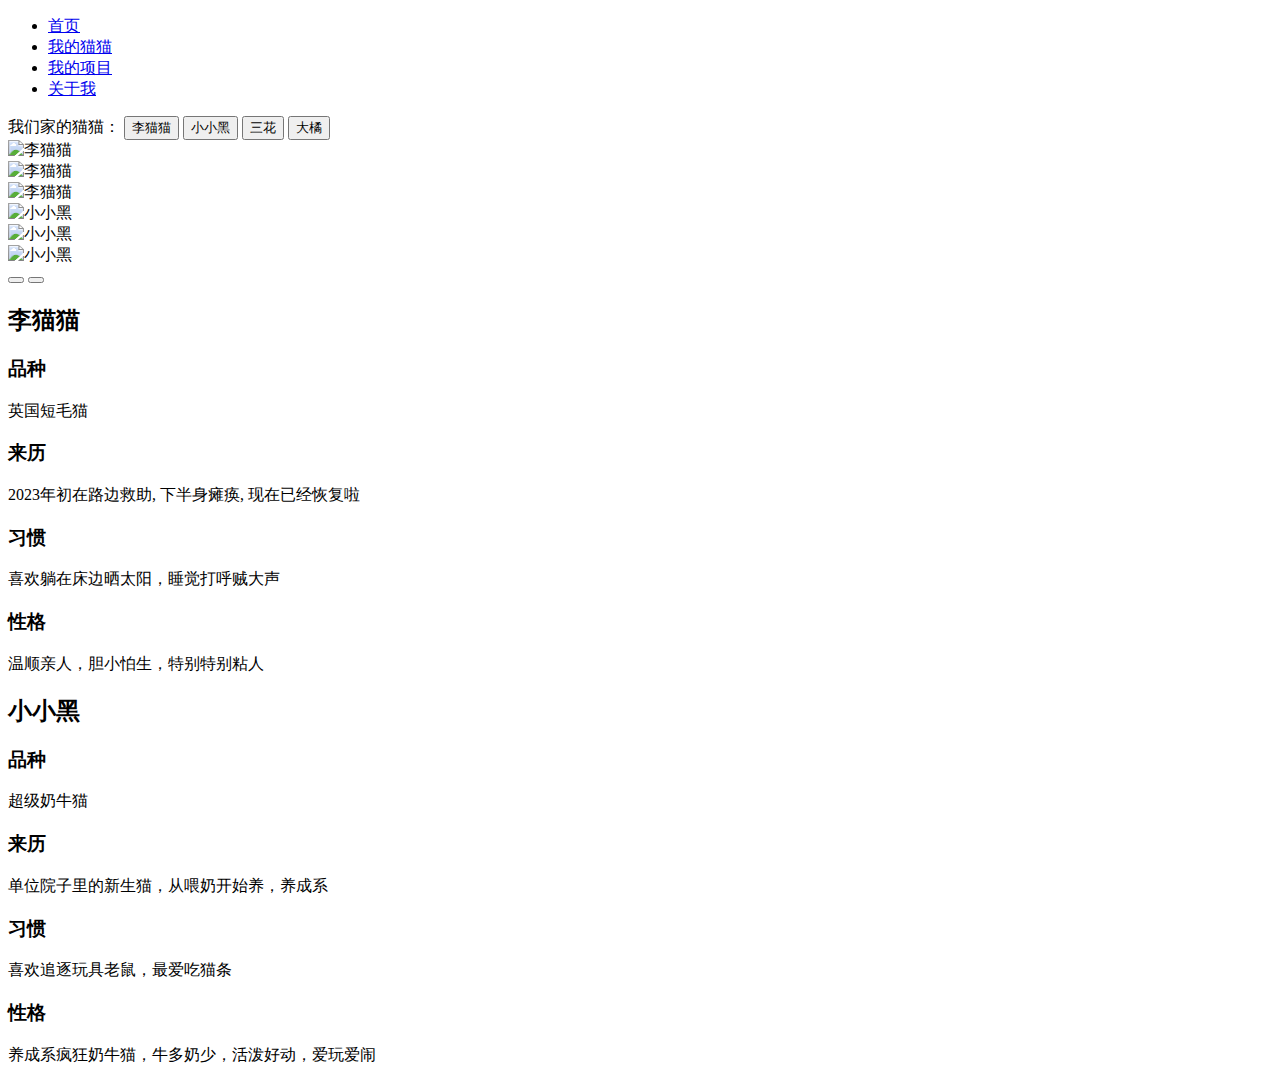
==== cats.html @ bf661c90 "Add files via upload" ====
<!DOCTYPE html>
<html lang="zh">
<head>
    <meta charset="UTF-8">
    <meta name="viewport" content="width=device-width, initial-scale=1.0">
    <title>我的猫猫们</title>
    <link rel="stylesheet" href="css/style.css">
</head>
<body class="cats-page">
    <div class="container">
        <!-- 左侧导航栏 -->
        <div class="sidebar">
            <nav>
                <ul class="nav-menu">
                    <li><a href="index.html">首页</a></li>
                    <li><a href="cats.html">我的猫猫</a></li>
                    <li><a href="#">我的项目</a></li>
                    <li><a href="#">关于我</a></li>
                </ul>
            </nav>
        </div>

        <!-- 主要内容区 -->
        <div class="main-content">
            <div class="cat-tabs">
                <span>我们家的猫猫：</span>
                <button class="cat-tab active" data-cat="limao">李猫猫</button>
                <button class="cat-tab" data-cat="xiaohei">小小黑</button>
                <button class="cat-tab" data-cat="sanhua">三花</button>
                <button class="cat-tab" data-cat="daju">大橘</button>
            </div>

            <div class="cat-content">
                <!-- 左侧轮播图 -->
                <div class="cat-carousel">
                    <!-- 李猫猫的轮播 -->
                    <div class="carousel-container active" id="limao-carousel">
                        <div class="carousel-slide active">
                            <img src="images/cats/limao1.jpg" alt="李猫猫">
                        </div>
                        <div class="carousel-slide">
                            <img src="images/cats/limao2.jpg" alt="李猫猫">
                        </div>
                        <div class="carousel-slide">
                            <img src="images/cats/limao3.jpg" alt="李猫猫">
                        </div>
                    </div>

                    <!-- 其他猫猫的轮播容器 -->
                    <div class="carousel-container" id="xiaohei-carousel">
                        <div class="carousel-slide active">
                            <img src="images/cats/xiaohei1.jpg" alt="小小黑">
                        </div>
                        <div class="carousel-slide">
                            <img src="images/cats/xiaohei2.jpg" alt="小小黑">
                        </div>
                        <div class="carousel-slide">
                            <img src="images/cats/xiaohei3.jpg" alt="小小黑">
                        </div>
                    </div>
                    <div class="carousel-container" id="sanhua-carousel">
                        <!-- 三花的图片 -->
                    </div>
                    <div class="carousel-container" id="daju-carousel">
                        <!-- 大橘的图片 -->
                    </div>

                    <button class="carousel-btn prev-btn"></button>
                    <button class="carousel-btn next-btn"></button>
                </div>

                <!-- 右侧猫猫信息 -->
                <div class="cat-info">
                    <!-- 李猫猫信息 -->
                    <div class="cat-info-card active" id="limao-info">
                        <h2>李猫猫</h2>
                        <div class="info-item">
                            <h3>品种</h3>
                            <p>英国短毛猫</p>
                        </div>
                        <div class="info-item">
                            <h3>来历</h3>
                            <p>2023年初在路边救助, 下半身瘫痪, 现在已经恢复啦</p>
                        </div>
                        <div class="info-item">
                            <h3>习惯</h3>
                            <p>喜欢躺在床边晒太阳，睡觉打呼贼大声</p>
                        </div>
                        <div class="info-item">
                            <h3>性格</h3>
                            <p>温顺亲人，胆小怕生，特别特别粘人</p>
                        </div>
                    </div>

                    <!-- 小小黑信息 -->
                    <div class="cat-info-card" id="xiaohei-info">
                        <h2>小小黑</h2>
                        <div class="info-item">
                            <h3>品种</h3>
                            <p>超级奶牛猫</p>
                        </div>
                        <div class="info-item">
                            <h3>来历</h3>
                            <p>单位院子里的新生猫，从喂奶开始养，养成系</p>
                        </div>
                        <div class="info-item">
                            <h3>习惯</h3>
                            <p>喜欢追逐玩具老鼠，最爱吃猫条</p>
                        </div>
                        <div class="info-item">
                            <h3>性格</h3>
                            <p>养成系疯狂奶牛猫，牛多奶少，活泼好动，爱玩爱闹</p>
                        </div>
                    </div>

                    <!-- 三花信息 -->
                    <div class="cat-info-card" id="sanhua-info">
                        <!-- 按相同结构添加三花的信息 -->
                    </div>

                    <!-- 大橘信息 -->
                    <div class="cat-info-card" id="daju-info">
                        <!-- 按相同结构添加大橘的信息 -->
                    </div>
                </div>
            </div>

        </div>
    </div>

    <script>
        // 猫猫标签切换
        const catTabs = document.querySelectorAll('.cat-tab');
        const carouselContainers = document.querySelectorAll('.carousel-container');

        catTabs.forEach(tab => {
            tab.addEventListener('click', () => {
                // 移除所有活动状态
                catTabs.forEach(t => t.classList.remove('active'));
                carouselContainers.forEach(c => c.classList.remove('active'));
                document.querySelectorAll('.cat-info-card').forEach(info => info.classList.remove('active'));

                // 添加新的活动状态
                tab.classList.add('active');
                const catId = tab.dataset.cat;
                document.getElementById(`${catId}-carousel`).classList.add('active');
                document.getElementById(`${catId}-info`).classList.add('active');
            });
        });

        // 修改轮播图功能
        function setupCarousel(containerId) {
            const container = document.getElementById(containerId);
            const slides = container.querySelectorAll('.carousel-slide');
            const prevBtn = container.parentElement.querySelector('.prev-btn');
            const nextBtn = container.parentElement.querySelector('.next-btn');
            let currentSlide = 0;

            function showSlide(index) {
                slides.forEach(slide => slide.classList.remove('active'));
                currentSlide = (index + slides.length) % slides.length;
                slides[currentSlide].classList.add('active');
            }

            // 添加鼠标滚轮事件监听
            container.addEventListener('wheel', (event) => {
                event.preventDefault(); // 防止页面滚动
                if (event.deltaY > 0) {
                    // 向下滚动，显示下一张
                    showSlide(currentSlide + 1);
                } else {
                    // 向上滚动，显示上一张
                    showSlide(currentSlide - 1);
                }
            });

            prevBtn.addEventListener('click', () => showSlide(currentSlide - 1));
            nextBtn.addEventListener('click', () => showSlide(currentSlide + 1));

            // 移除自动轮播，因为现在使用滚轮控制
            // setInterval(() => showSlide(currentSlide + 1), 5000);
        }

        // 为每个猫猫的轮播图设置功能
        ['limao', 'xiaohei', 'sanhua', 'daju'].forEach(cat => {
            setupCarousel(`${cat}-carousel`);
        });

        // 修改 emoji 效果
        const emojis = ['😺', '😸', '😹', '😻', '😼', '😽', '🐱', '🐈', '💕', '❤️'];
        let lastEmojiTime = 0;

        function createEmoji(e) {
            const emoji = document.createElement('span');
            emoji.className = 'floating-emoji';
            emoji.textContent = emojis[Math.floor(Math.random() * emojis.length)];
            
            // 设置emoji的位置，添加一些随机偏移
            const offsetX = (Math.random() - 0.5) * 40; // -20 到 20 像素的随机偏移
            const offsetY = (Math.random() - 0.5) * 40;
            
            emoji.style.left = (e.clientX + offsetX) + 'px';
            emoji.style.top = (e.clientY + offsetY) + 'px';
            
            document.body.appendChild(emoji);
            
            // 动画结束后移除元素
            setTimeout(() => {
                emoji.remove();
            }, 1000);
        }

        // 监听主内容区的鼠标移动
        document.querySelector('.main-content').addEventListener('mousemove', (e) => {
            const currentTime = Date.now();
            // 每 50 毫秒创建一个新的 emoji
            if (currentTime - lastEmojiTime > 50) {
                createEmoji(e);
                lastEmojiTime = currentTime;
            }
        });
    </script>
</body>
</html>
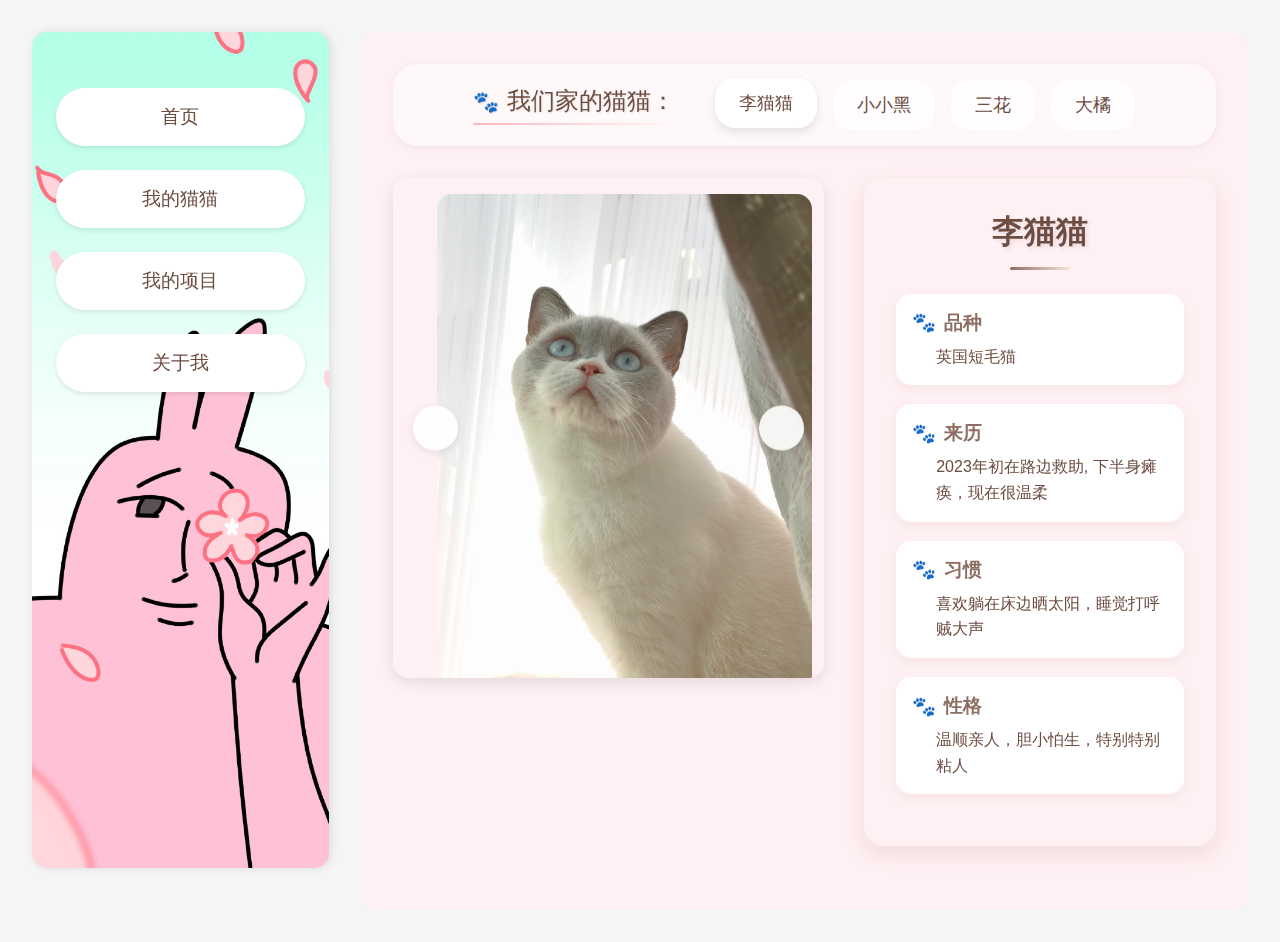
==== commit 1386600e: "111" ====
--- a/cats.html
+++ b/cats.html
@@ -80,7 +80,7 @@
                         </div>
                         <div class="info-item">
                             <h3>来历</h3>
-                            <p>2023年初在路边救助, 下半身瘫痪, 现在已经恢复啦</p>
+                            <p>2023年初在路边救助, 下半身瘫痪，现在很温柔</p>
                         </div>
                         <div class="info-item">
                             <h3>习惯</h3>
--- a/css/style.css
+++ b/css/style.css
@@ -0,0 +1,502 @@
+* {
+    margin: 0;
+    padding: 0;
+    box-sizing: border-box;
+}
+
+body {
+    font-family: 'Microsoft YaHei', sans-serif;
+    background-color: #f5f5f5;
+}
+
+.container {
+    display: flex;
+    min-height: 100vh;
+    padding: 2rem;
+    gap: 2rem;
+}
+
+/* 侧边栏样式 */
+.sidebar {
+    width: 25%;
+    background-color: #f5e6d3;
+    padding: 1.5rem;
+    box-shadow: 2px 0 10px rgba(0,0,0,0.1);
+    border-radius: 15px;
+    margin: 0;
+    height: calc(100vh - 4rem);
+    position: sticky;
+    top: 2rem;
+}
+.sidebar {
+    background-image: url('../images/left.jpg');
+    background-size: cover;
+    background-position: center;
+} 
+.nav-menu {
+    list-style: none;
+    padding-top: 2rem;
+}
+
+.nav-menu li {
+    margin-bottom: 1.5rem;
+    text-align: center;
+}
+
+.nav-menu a {
+    font-family: 'Cream', 'Microsoft YaHei', sans-serif;
+    color: #6d4c41;
+    text-decoration: none;
+    font-size: 1.2rem;
+    transition: all 0.3s;
+    padding: 1rem 2rem;
+    border-radius: 30px;
+    background-color: #fff;
+    display: block;
+    box-shadow: 0 2px 5px rgba(0,0,0,0.1);
+}
+
+.nav-menu a:hover {
+    color: #fff;
+    background-color: #8d6e63;
+    transform: translateY(-2px);
+    box-shadow: 0 4px 10px rgba(0,0,0,0.2);
+}
+
+/* 修改背景图片区域样式 */
+.background-image {
+    height: 200px;
+    width: 100%;
+    background-image: url('../images/background.jpg');
+    background-size: contain;
+    background-repeat: no-repeat;
+    background-position: center;
+    border-radius: 15px;
+    margin-bottom: 2rem;
+    box-shadow: 0 4px 10px rgba(0,0,0,0.1);
+}
+
+/* 主内容区样式 */
+.main-content {
+    width: 75%;
+    padding: 2rem;
+    background-color: #fff;
+    border-radius: 15px;
+    display: flex;
+    flex-direction: column;
+}
+
+.profile {
+    text-align: center;
+    padding: 2rem;
+    background-color: #fff5f7;
+    border-radius: 15px;
+    box-shadow: 0 4px 15px rgba(0,0,0,0.05);
+    background-image: linear-gradient(135deg, #fff5f7 0%, #fff8f8 100%);
+}
+
+.avatar {
+    width: 200px;
+    height: 200px;
+    border-radius: 50%;
+    margin-bottom: 1rem;
+    box-shadow: 0 4px 15px rgba(255, 182, 193, 0.2);
+    border: 4px solid #fff;
+    transition: transform 0.3s ease, box-shadow 0.3s ease;
+}
+
+.avatar:hover {
+    transform: translateY(-5px);
+    box-shadow: 0 8px 20px rgba(255, 182, 193, 0.3);
+}
+
+.name {
+    font-size: 2rem;
+    margin-bottom: 2rem;
+    color: #2c3e50;
+}
+
+.social-links {
+    margin: 2rem 0;
+}
+
+.social-link {
+    margin: 0 1rem;
+    display: inline-block;
+    padding: 8px;
+    border-radius: 50%;
+    background-color: #fff;
+    box-shadow: 0 2px 5px rgba(0,0,0,0.1);
+    transition: all 0.3s;
+}
+
+.social-link:hover {
+    transform: translateY(-3px);
+    box-shadow: 0 4px 10px rgba(0,0,0,0.2);
+}
+
+.social-link img {
+    width: 58px;
+    height: 40px;
+    transition: transform 0.3s;
+}
+
+.social-link img:hover {
+    transform: scale(1.1);
+}
+
+.motto {
+    font-size: 1.8rem;
+    color: #8d6e63;
+    margin: 2rem 0;
+    font-style: italic;
+    text-shadow: 1px 1px 2px rgba(0,0,0,0.1);
+}
+
+.site-info {
+    margin-top: 3rem;
+    color: #8d6e63;
+    padding: 1rem;
+    border-top: 2px dashed #f5e6d3;
+}
+
+.site-info p {
+    margin: 0.5rem 0;
+}
+
+/* 猫猫页面样式 */
+.cat-tabs {
+    display: flex;
+    justify-content: center;
+    gap: 1rem;
+    margin-bottom: 2rem;
+    align-items: center;
+    padding: 1rem;
+    background: rgba(255, 255, 255, 0.5);
+    border-radius: 25px;
+    box-shadow: 0 2px 10px rgba(0,0,0,0.05);
+}
+
+.cat-tab {
+    padding: 0.8rem 1.5rem;
+    border: none;
+    border-radius: 20px;
+    background-color: rgba(255, 255, 255, 0.7);
+    color: #6d4c41;
+    font-size: 1.1rem;
+    cursor: pointer;
+    transition: all 0.3s;
+    font-family: 'Cream', 'Microsoft YaHei', sans-serif;
+}
+
+.cat-tab.active {
+    background-color: #fff;
+    color: #6d4c41;
+    transform: translateY(-2px);
+    box-shadow: 0 4px 10px rgba(0,0,0,0.1);
+}
+
+/* 修改轮播图容器样式 */
+.cat-carousel {
+    position: relative;
+    width: 55%;
+    height: 500px;
+    border-radius: 15px;
+    overflow: hidden;
+    box-shadow: 0 4px 15px rgba(0,0,0,0.1);
+    background-color: transparent;
+    padding: 1rem;
+}
+
+.carousel-container {
+    height: 100%;
+    width: 100%;
+    display: none; /* 默认隐藏所播容器 */
+}
+
+.carousel-container.active {
+    display: block; /* 只显示激活的轮播容器 */
+}
+
+.carousel-slide {
+    position: absolute;
+    height: 100%;
+    width: 100%;
+    display: none;
+    align-items: center;
+    justify-content: center;
+    transition: opacity 0.3s ease-in-out;
+}
+
+.carousel-slide.active {
+    display: flex;
+    opacity: 1;
+}
+
+.carousel-slide img {
+    max-width: 100%;
+    max-height: 100%;
+    width: auto;
+    height: auto;
+    object-fit: contain;
+    border-radius: 15px;
+    transition: transform 0.3s ease-in-out;
+}
+
+/* 添加鼠标悬停效果 */
+.carousel-slide img:hover {
+    transform: scale(1.02);
+}
+
+/* 优化轮播按钮样式 */
+.carousel-btn {
+    position: absolute;
+    top: 50%;
+    transform: translateY(-50%);
+    background-color: rgba(255, 255, 255, 0.9);
+    border: none;
+    width: 45px;
+    height: 45px;
+    border-radius: 50%;
+    cursor: pointer;
+    transition: all 0.3s ease;
+    font-size: 1.2rem;
+    display: flex;
+    align-items: center;
+    justify-content: center;
+    z-index: 10;
+    color: #6d4c41;
+    box-shadow: 0 2px 10px rgba(0,0,0,0.1);
+    backdrop-filter: blur(5px);
+}
+
+.carousel-btn::before {
+    content: '';
+    font-size: 1.3rem;
+    transition: transform 0.3s ease;
+}
+
+.prev-btn::before {
+    transform: rotate(-45deg);
+}
+
+.next-btn::before {
+    transform: rotate(45deg);
+}
+
+.carousel-btn:hover {
+    background-color: #fff;
+    transform: translateY(-50%) scale(1.1);
+    box-shadow: 0 4px 15px rgba(0,0,0,0.15);
+}
+
+.prev-btn {
+    left: 20px;
+}
+
+.next-btn {
+    right: 20px;
+}
+
+/* 添加按钮悬停时的动画效果 */
+.prev-btn:hover::before {
+    transform: rotate(-45deg) translateX(-3px);
+}
+
+.next-btn:hover::before {
+    transform: rotate(45deg) translateX(3px);
+}
+
+@font-face {
+    font-family: 'Cream';
+    src: url('../fonts/cream.ttf') format('truetype');
+}
+
+/* 修改主内区布局 */
+.cat-content {
+    display: flex;
+    gap: 2.5rem;
+    margin-bottom: 2rem;
+}
+
+/* 调整轮播图宽度和样式 */
+.cat-carousel {
+    width: 55%;
+    height: 500px;
+    background-color: #fff;
+    padding: 1rem;
+}
+
+/* 优化猫猫信息样式 */
+.cat-info {
+    width: 45%;
+    position: relative;
+}
+
+.cat-info-card {
+    display: none;
+    background: #fff0f3;
+    padding: 2rem;
+    border-radius: 20px;
+    box-shadow: 0 8px 20px rgba(141, 110, 99, 0.15);
+    transition: all 0.3s ease;
+    position: relative;
+    overflow: hidden;
+}
+
+.cat-info-card.active {
+    display: block;
+    animation: fadeIn 0.5s ease;
+}
+
+.cat-info-card h2 {
+    color: #6d4c41;
+    font-size: 2rem;
+    margin-bottom: 1.5rem;
+    text-align: center;
+    font-family: 'Cream', 'Microsoft YaHei', sans-serif;
+    text-shadow: 2px 2px 4px rgba(0,0,0,0.1);
+    position: relative;
+    padding-bottom: 1rem;
+}
+
+.cat-info-card h2::after {
+    content: '';
+    position: absolute;
+    bottom: 0;
+    left: 50%;
+    transform: translateX(-50%);
+    width: 60px;
+    height: 3px;
+    background: linear-gradient(90deg, #8d6e63, #f5e6d3);
+    border-radius: 2px;
+}
+
+.info-item {
+    margin-bottom: 1.2rem;
+    padding: 1rem;
+    background: #ffffff;
+    border-radius: 15px;
+    box-shadow: 0 4px 12px rgba(141, 110, 99, 0.08);
+    transition: transform 0.3s ease;
+}
+
+.info-item:hover {
+    transform: translateY(-3px);
+    box-shadow: 0 6px 15px rgba(141, 110, 99, 0.12);
+}
+
+.info-item h3 {
+    color: #8d6e63;
+    font-size: 1.2rem;
+    margin-bottom: 0.5rem;
+    font-family: 'Cream', 'Microsoft YaHei', sans-serif;
+    display: flex;
+    align-items: center;
+}
+
+.info-item h3::before {
+    content: '🐾';
+    margin-right: 8px;
+    font-size: 1.2rem;
+}
+
+.info-item p {
+    color: #6d4c41;
+    line-height: 1.6;
+    font-size: 1rem;
+    padding-left: 1.5rem;
+}
+
+@keyframes fadeIn {
+    from {
+        opacity: 0;
+        transform: translateY(10px);
+    }
+    to {
+        opacity: 1;
+        transform: translateY(0);
+    }
+}
+
+/* 添加emoji样式 */
+.floating-emoji {
+    position: fixed;
+    pointer-events: none;
+    animation: floatUp 1s ease-out forwards;
+    z-index: 1000;
+    font-size: 1.5rem;
+}
+
+/* 添加emoji动画 */
+@keyframes floatUp {
+    0% {
+        transform: translateY(0) rotate(0deg);
+        opacity: 1;
+    }
+    100% {
+        transform: translateY(-100px) rotate(45deg);
+        opacity: 0;
+    }
+}
+
+/* 内容区默认样式 */
+.main-content {
+    width: 75%;
+    padding: 2rem;
+    background-color: #fff;  /* 默认白色背景 */
+    border-radius: 15px;
+    display: flex;
+    flex-direction: column;
+}
+
+/* 猫猫页面特定样式 */
+.cats-page .main-content {
+    background-color: #fff0f3;  /* 只在猫猫页面显示粉色背景 */
+}
+
+/* 修改猫猫页面的标签按钮样式 */
+.cats-page .cat-tab {
+    background-color: rgba(255, 255, 255, 0.7);
+}
+
+.cats-page .cat-tab.active {
+    background-color: #fff;
+    color: #6d4c41;
+}
+
+/* 修改猫猫页面的轮播图容器背景 */
+.cats-page .cat-carousel {
+    background-color: transparent;
+}
+
+/* 添加猫猫标题样式 */
+.cat-tabs span {
+    font-family: 'Cream', 'Microsoft YaHei', sans-serif;
+    font-size: 1.5rem;
+    color: #6d4c41;
+    margin-right: 1.5rem;
+    position: relative;
+    padding-bottom: 0.5rem;
+    text-shadow: 1px 1px 2px rgba(0,0,0,0.1);
+}
+
+/* 添加可爱的下划线装饰 */
+.cat-tabs span::after {
+    content: '';
+    position: absolute;
+    bottom: 0;
+    left: 0;
+    width: 100%;
+    height: 2px;
+    background: linear-gradient(90deg, #ffb6c1, transparent);
+    border-radius: 2px;
+}
+
+/* 添加可爱的猫爪图标 */
+.cat-tabs span::before {
+    content: '🐾';
+    margin-right: 8px;
+    font-size: 1.3rem;
+    vertical-align: middle;
+}